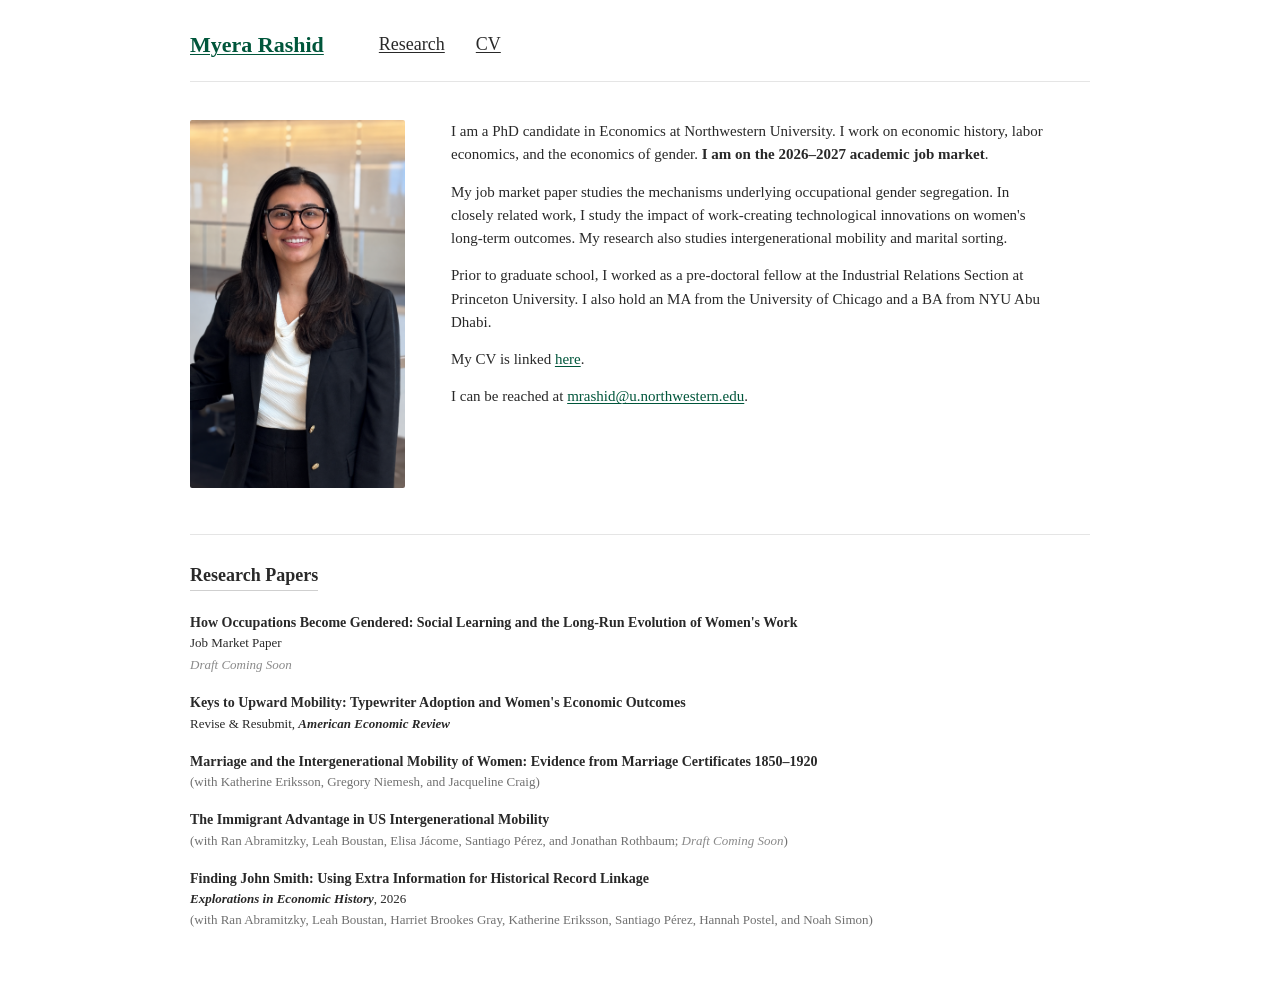
==== index.html @ 61a41fb7 "Update index.html" ====
<!DOCTYPE html>
<html lang="en">

<head>
  <meta charset="UTF-8">
  <meta name="viewport" content="width=device-width, initial-scale=1.0">

  <title>Myera Rashid | Economics</title>

  <meta
    name="description"
    content="Myera Rashid is a PhD student in Economics at Northwestern University working on economic history, labor economics, and the economics of gender."
  >

  <meta name="author" content="Myera Rashid">
  <meta name="robots" content="index, follow">

  <link rel="canonical" href="https://www.myerarashid.com/">

  <meta property="og:title" content="Myera Rashid | Economics">

  <meta
    property="og:description"
    content="PhD student in Economics at Northwestern University working on economic history, labor economics, and the economics of gender."
  >

  <meta property="og:type" content="website">
  <meta property="og:url" content="https://www.myerarashid.com/">

  <meta
    property="og:image"
    content="https://www.myerarashid.com/assets/myera-rashid.png"
  >

  <link rel="stylesheet" href="style.css">
</head>


<body>

  <div class="page">


    <!-- HEADER -->

    <header class="site-header">

      <a class="site-name" href="index.html">
        Myera Rashid
      </a>

      <nav class="site-nav" aria-label="Main navigation">

        <a href="research.html">
          Research
        </a>

        <a
          href="assets/Rashid_Myera_CV.pdf"
          target="_blank"
        >
          CV
        </a>

      </nav>

    </header>



    <main>


      <!-- INTRODUCTION -->

      <section class="home-layout">

        <div class="home-photo">

          <img
            src="assets/myera-rashid.png"
            alt="Myera Rashid"
          >

        </div>


        <div class="home-text">

          <p>
            I am a PhD candidate in Economics at Northwestern University.
            I work on economic history, labor economics, and the economics
            of gender. <span class="bold-text">I am on the 2026–2027 academic job market</span>.
          </p>

          <p>
            My job market paper studies the mechanisms underlying occupational
            gender segregation. In closely related work, I study the impact of
            work-creating technological innovations on women's long-term
            outcomes. My research also studies intergenerational mobility and
            marital sorting.
          </p>

          <p>
            Prior to graduate school, I worked as a pre-doctoral fellow at the
            Industrial Relations Section at Princeton University. I also hold
            an MA from the University of Chicago and a BA from NYU Abu Dhabi.
          </p>

          <p>
            My CV is linked
            <a
              href="assets/Rashid_Myera_CV.pdf"
              target="_blank"
            >here</a>.
          </p>

          <p>
            I can be reached at
            <a href="mailto:mrashid@u.northwestern.edu">mrashid@u.northwestern.edu</a>.
          </p>

        </div>

      </section>



      <!-- RESEARCH PAPERS -->

      <section class="front-papers">

        <h2>Research Papers</h2>


        <!-- 1. JOB MARKET PAPER -->

        <article class="front-paper">

          <h3 class="front-paper-title">
            How Occupations Become Gendered:
            Social Learning and the Long-Run Evolution of Women's Work
          </h3>

          <p class="front-paper-info">
            Job Market Paper
          </p>

          <p class="front-paper-coming-soon">
            Draft Coming Soon
          </p>

        </article>



        <!-- 2. TYPEWRITER -->

        <article class="front-paper">

          <h3 class="front-paper-title">

            <a
              href="papers/Rashid-Myera-Typewriter.pdf"
              target="_blank"
            >
              Keys to Upward Mobility:
              Typewriter Adoption and Women's Economic Outcomes
            </a>

          </h3>

          <p class="front-paper-info">
            Revise &amp; Resubmit,
            <strong><em>American Economic Review</em></strong>
          </p>

        </article>



        <!-- 3. MARRIAGE AND MOBILITY -->

        <article class="front-paper">

          <h3 class="front-paper-title">

            <a
              href="papers/ENRC-WomenMarriageMobility.pdf"
              target="_blank"
            >
              Marriage and the Intergenerational Mobility of Women:
              Evidence from Marriage Certificates 1850–1920
            </a>

          </h3>

          <p class="front-paper-authors">
            (with Katherine Eriksson, Gregory Niemesh, and Jacqueline Craig)
          </p>

        </article>



        <!-- 4. IMMIGRANT ADVANTAGE -->

        <article class="front-paper">

          <h3 class="front-paper-title">
            The Immigrant Advantage in US Intergenerational Mobility
          </h3>

          <p class="front-paper-authors">
            (with Ran Abramitzky, Leah Boustan, Elisa Jácome,
            Santiago Pérez, and Jonathan Rothbaum;
            <span class="front-inline-coming-soon">Draft Coming Soon</span>)
          </p>

        </article>



        <!-- 5. PUBLICATION -->

        <article class="front-paper">

          <h3 class="front-paper-title">

            <a
              href="papers/ABBEPPRS-Linking.pdf"
              target="_blank"
            >
              Finding John Smith:
              Using Extra Information for Historical Record Linkage
            </a>

          </h3>

          <p class="front-paper-info">
            <strong><em>Explorations in Economic History</em></strong>, 2026
          </p>

          <p class="front-paper-authors">
            (with Ran Abramitzky, Leah Boustan, Harriet Brookes Gray,
            Katherine Eriksson, Santiago Pérez, Hannah Postel, and Noah Simon)
          </p>

        </article>


      </section>


    </main>

  </div>

</body>

</html>
---- style.css ----
/* =========================================
   Myera Rashid Academic Website
   ========================================= */

:root {

  /* Brighter green */
  --green: #00563B;
  --green-dark: #00452f;

  --text: #292929;
  --muted: #707070;
  --light-muted: #8a8a8a;

  --background: #ffffff;

  --rule: #e5e5e5;
  --heading-rule: #cfcfcf;
  --paper-rule: #eeeeee;
}


/* =========================================
   BASIC RESET
   ========================================= */

* {
  box-sizing: border-box;
}

html {
  scroll-behavior: smooth;
}

body {
  margin: 0;

  background: var(--background);
  color: var(--text);

  font-family:
    Georgia,
    "Times New Roman",
    Times,
    serif;

  font-size: 15px;
  line-height: 1.55;
}


/* =========================================
   MANUAL TEXT CLASSES
   ========================================= */

/* Green text */
.green-text {
  color: var(--green);
}


/* Gray text */
.gray-text {
  color: var(--muted);
}


/* Lighter gray text */
.light-gray-text {
  color: var(--light-muted);
}


/* Italic text */
.italic-text {
  font-style: italic;
}


/* Bold text */
.bold-text {
  font-weight: 700;
}


/* Smaller text */
.small-text {
  font-size: 13px;
}


/* Put something on a new line */
.new-line {
  display: block;
}


/* =========================================
   LINKS
   ========================================= */

/*
   By default, all links are underlined.
*/

a {
  text-decoration: underline;
  text-underline-offset: 2px;
  text-decoration-thickness: 1px;
}


main a {
  color: var(--green);
}


main a:hover {
  color: var(--green-dark);
}


/* =========================================
   MAIN PAGE WIDTH
   ========================================= */

.page {
  width: min(100% - 44px, 900px);
  margin: 0 auto;
}


/* =========================================
   HEADER / NAVIGATION
   ========================================= */

.site-header {
  display: flex;
  justify-content: flex-start;
  align-items: center;

  padding: 28px 0 19px;
  margin-bottom: 38px;

  border-bottom: 1px solid var(--rule);
}


/* Larger name */

.site-name {
  color: var(--green);

  font-size: 22px;
  font-weight: 700;
}


/* Research and CV sit near name */

.site-nav {
  display: flex;

  gap: 31px;
  margin-left: 55px;
}


/* Larger Research / CV */

.site-nav a {
  color: var(--text);

  font-size: 18px;
  font-weight: 400;
}


.site-name:hover,
.site-nav a:hover {
  color: var(--green-dark);
}


/* =========================================
   HOMEPAGE INTRODUCTION
   ========================================= */

.home-layout {
  display: grid;

  grid-template-columns: 215px minmax(0, 1fr);

  gap: 46px;
  align-items: start;

  margin: 0;
  padding: 0;
}


.home-photo img {
  display: block;

  width: 100%;
  height: auto;

  border-radius: 2px;
}


.home-text {
  max-width: 600px;
}


.home-text p {
  margin: 0 0 14px;
}


/* =========================================
   HOMEPAGE RESEARCH PAPERS
   ========================================= */

/*
   Creates the horizontal line and space
   between your introduction and Research Papers.
*/

.front-papers {
  margin-top: 46px;
  padding-top: 28px;

  border-top: 1px solid var(--rule);
}


/* Research Papers heading */

.front-papers h2 {
  display: inline-block;

  margin: 0 0 22px;
  padding-bottom: 3px;

  color: var(--text);

  font-size: 18px;
  line-height: 1.35;
  font-weight: 600;

  border-bottom: 1px solid var(--heading-rule);
}


/* Individual homepage papers */

.front-paper {
  margin: 0;
  padding: 0;
}


.front-paper + .front-paper {
  margin-top: 18px;
}


/* Homepage paper titles */

.front-paper-title {
  margin: 0 0 2px;

  color: var(--text);

  font-size: 14px;
  line-height: 1.4;
  font-weight: 600;
}


/*
   Keep homepage paper titles on one line
   on regular desktop screens.
*/

@media (min-width: 701px) {

  .front-paper-title {
    white-space: nowrap;
  }

}


/*
   Homepage paper-title links look like
   ordinary black text until you hover.
*/

.front-paper-title a {
  color: var(--text);

  text-decoration: none;
}


.front-paper-title a:hover {
  color: var(--green);

  text-decoration: underline;
  text-underline-offset: 2px;
}


/*
   Black information immediately below
   homepage paper titles.
*/

.front-paper-info {
  margin: 2px 0;

  color: var(--text);

  font-size: 13px;
  line-height: 1.45;
}


/*
   Homepage coauthor lines.
*/

.front-paper-authors {
  margin: 2px 0;

  color: var(--muted);

  font-size: 13px;
  line-height: 1.45;
}


/*
   JMP Draft Coming Soon on separate line.
*/

.front-paper-coming-soon {
  margin: 1px 0 0;

  color: var(--light-muted);

  font-size: 13px;
  font-style: italic;
}


/*
   Draft Coming Soon inside parentheses,
   e.g. Immigrant Advantage.
*/

.front-inline-coming-soon {
  color: var(--light-muted);

  font-style: italic;
}


/* =========================================
   MAIN CONTENT
   ========================================= */

main {
  padding-bottom: 65px;
}


/* =========================================
   RESEARCH PAGE TITLE
   ========================================= */

main > h1 {
  margin: 0 0 31px;

  color: var(--text);

  text-align: center;

  font-size: 22px;
  line-height: 1.3;
  font-weight: 600;
}


/* =========================================
   RESEARCH SECTIONS
   ========================================= */

.research-section {
  margin: 0 0 34px;

  padding-top: 23px;

  border-top: 1px solid var(--rule);
}


/*
   No horizontal line directly below
   the main Research heading.
*/

.research-section.first-section {
  padding-top: 0;

  border-top: none;
}


/*
   Working Papers / Publications /
   Selected Works in Progress /
   Published Dataset
*/

.research-section h2 {
  display: inline-block;

  margin: 0 0 21px;
  padding-bottom: 3px;

  color: var(--text);

  font-size: 18px;
  line-height: 1.35;
  font-weight: 600;

  border-bottom: 1px solid var(--heading-rule);
}


/* =========================================
   INDIVIDUAL RESEARCH PAPERS
   ========================================= */

.paper {
  margin: 0;
  padding: 0;
}


/*
   Faint divider between papers.
*/

.paper + .paper {
  margin-top: 23px;
  padding-top: 23px;

  border-top: 1px solid var(--paper-rule);
}


/*
   No divider between papers in
   Selected Works in Progress.
*/

.no-paper-dividers .paper + .paper {
  margin-top: 18px;
  padding-top: 0;

  border-top: none;
}


/* =========================================
   RESEARCH PAPER TITLES
   ========================================= */

.paper h3 {
  margin: 0 0 4px;

  color: var(--text);

  font-size: 16px;
  line-height: 1.4;
  font-weight: 600;
}


/*
   Linked paper titles on Research page
   are green and underlined.
*/

.paper h3 a {
  color: var(--green);
}


.paper h3 a:hover {
  color: var(--green-dark);
}


/* =========================================
   SPACING WITHIN PAPERS
   ========================================= */

.paper p {
  margin: 4px 0;
}


/* =========================================
   PAPER METADATA
   ========================================= */

.paper-meta {
  color: var(--muted);

  font-size: 14px;
  line-height: 1.5;
}


/*
   Abstract / Presentations / Featured in.
*/

.paper-detail {
  color: var(--muted);

  font-size: 13px;
  line-height: 1.55;
}


/* =========================================
   REVISE & RESUBMIT / PUBLICATION STATUS
   ========================================= */

/*
   Black and same size as Draft links.
*/

.paper-status {
  margin: 3px 0;

  color: var(--text);

  font-size: 13px;
  line-height: 1.5;
}


/* =========================================
   DRAFT / NBER / CEPR / PUBLISHED LINKS
   ========================================= */

.paper-links {
  margin: 4px 0;

  font-size: 13px;
  line-height: 1.5;
}


/* =========================================
   COAUTHOR LINKS
   ========================================= */

/*
   Coauthors are gray and underlined normally.
   They turn green when hovered.
*/

.coauthor {
  color: var(--muted) !important;
}


.coauthor:hover {
  color: var(--green) !important;
}


/* =========================================
   ABSTRACTS
   ========================================= */

.abstract-content {
  width: 100%;
  max-width: none;

  margin-top: 10px;
  margin-bottom: 10px;

  color: var(--muted);

  font-size: 13px;
  line-height: 1.55;
}


/* =========================================
   JOB MARKET PAPER
   ========================================= */

.jmp-title {
  color: var(--green) !important;
}


.jmp-status {
  margin: 4px 0 0;
}


/*
   "Job Market Paper;"
*/

.jmp-label {
  display: block;

  color: var(--text);

  font-size: 13px;
  font-style: normal;
  font-weight: 600;
}


/* =========================================
   OTHER GREEN TITLES
   ========================================= */

.green-title {
  color: var(--green) !important;
}


/* =========================================
   JOURNALS
   ========================================= */

.journal {
  color: var(--green);
  font-weight: 600;
}


/* =========================================
   DRAFT COMING SOON
   ========================================= */

.coming-soon {
  display: block;

  margin: 1px 0 0;

  color: var(--light-muted);

  font-size: 13px;
  font-style: italic;
}


/* =========================================
   DATASET PRIZE
   ========================================= */

.dataset-prize {
  margin: 4px 0 0;

  color: var(--muted);

  font-size: 13px;
  line-height: 1.5;
}


/* =========================================
   MOBILE
   ========================================= */

@media (max-width: 700px) {

  .page {
    width: min(100% - 32px, 900px);
  }


  .site-header {
    padding-top: 21px;
    margin-bottom: 30px;
  }


  .site-nav {
    margin-left: 35px;
    gap: 20px;
  }


  .home-layout {
    grid-template-columns: 1fr;
    gap: 26px;
  }


  .home-photo {
    max-width: 210px;
  }


  .home-text {
    max-width: none;
  }


  main > h1 {
    font-size: 21px;
  }


  /*
     Allow long homepage paper titles
     to wrap on phones/tablets.
  */

  .front-paper-title {
    white-space: normal;
  }

}


/* =========================================
   SMALL SCREENS
   ========================================= */

@media (max-width: 460px) {

  body {
    font-size: 14px;
  }


  .site-name {
    font-size: 18px;
  }


  .site-nav {
    margin-left: 24px;
    gap: 15px;
  }


  .site-nav a {
    font-size: 15px;
  }


  .paper h3 {
    font-size: 15px;
  }


  .research-section h2 {
    font-size: 17px;
  }


  .front-paper-title {
    font-size: 14px;
  }

}
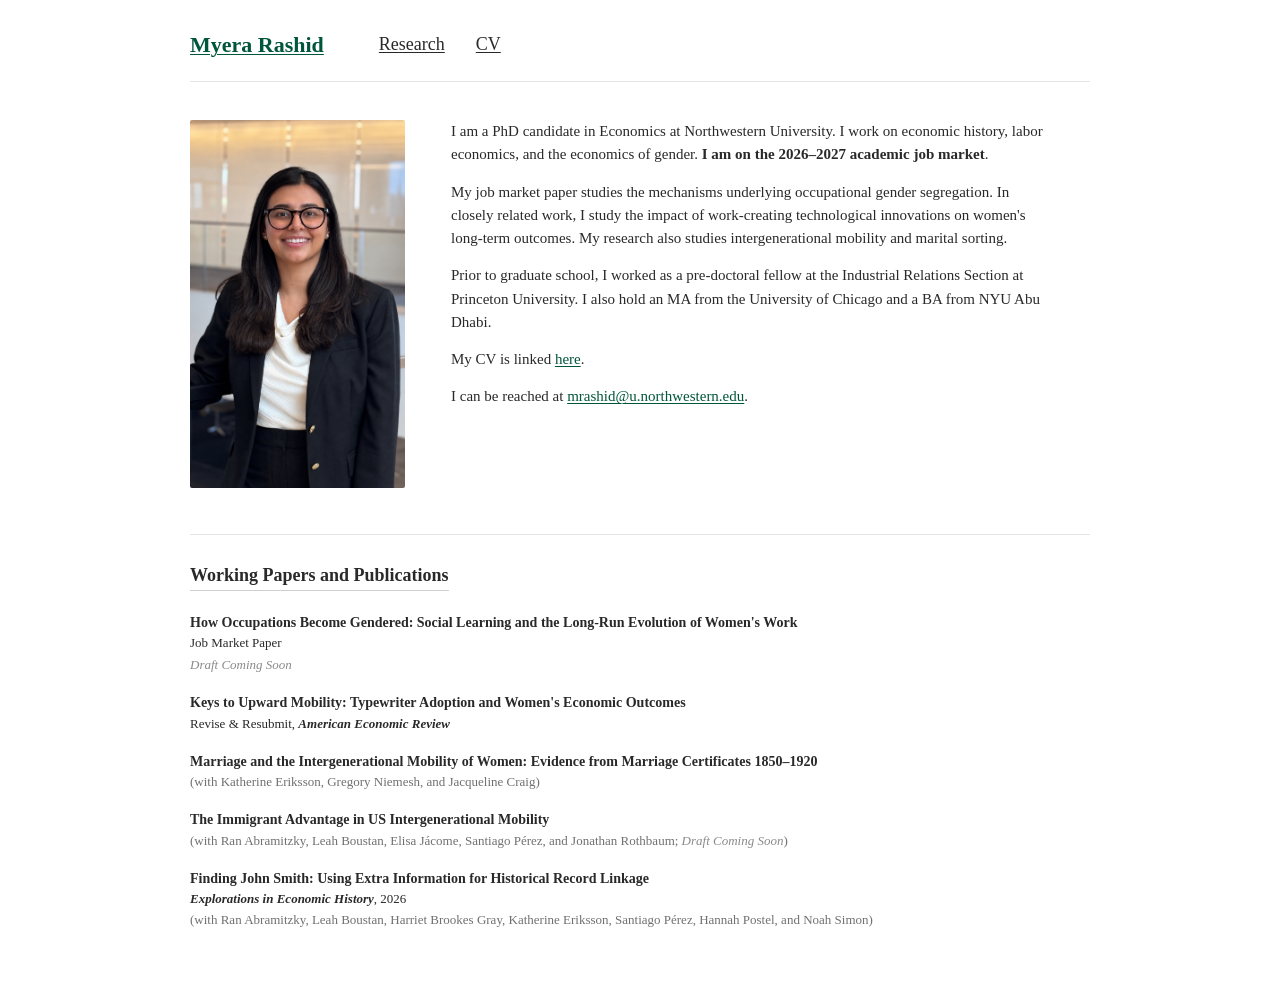
==== commit 7e4b9ff5: "Update index.html" ====
--- a/index.html
+++ b/index.html
@@ -130,7 +130,7 @@
 
       <section class="front-papers">
 
-        <h2>Research Papers</h2>
+        <h2>Working Papers and Publications</h2>
 
 
         <!-- 1. JOB MARKET PAPER -->
--- a/style.css
+++ b/style.css
@@ -553,8 +553,8 @@
 
   color: var(--text);
 
-  font-size: 13px;
-  line-height: 1.5;
+  font-size: 16px;
+  line-height: 1.4;
 }
 
 
@@ -782,4 +782,8 @@
     font-size: 14px;
   }
 
-}
+   .paper-status {
+  font-size: 15px;
+}
+
+}
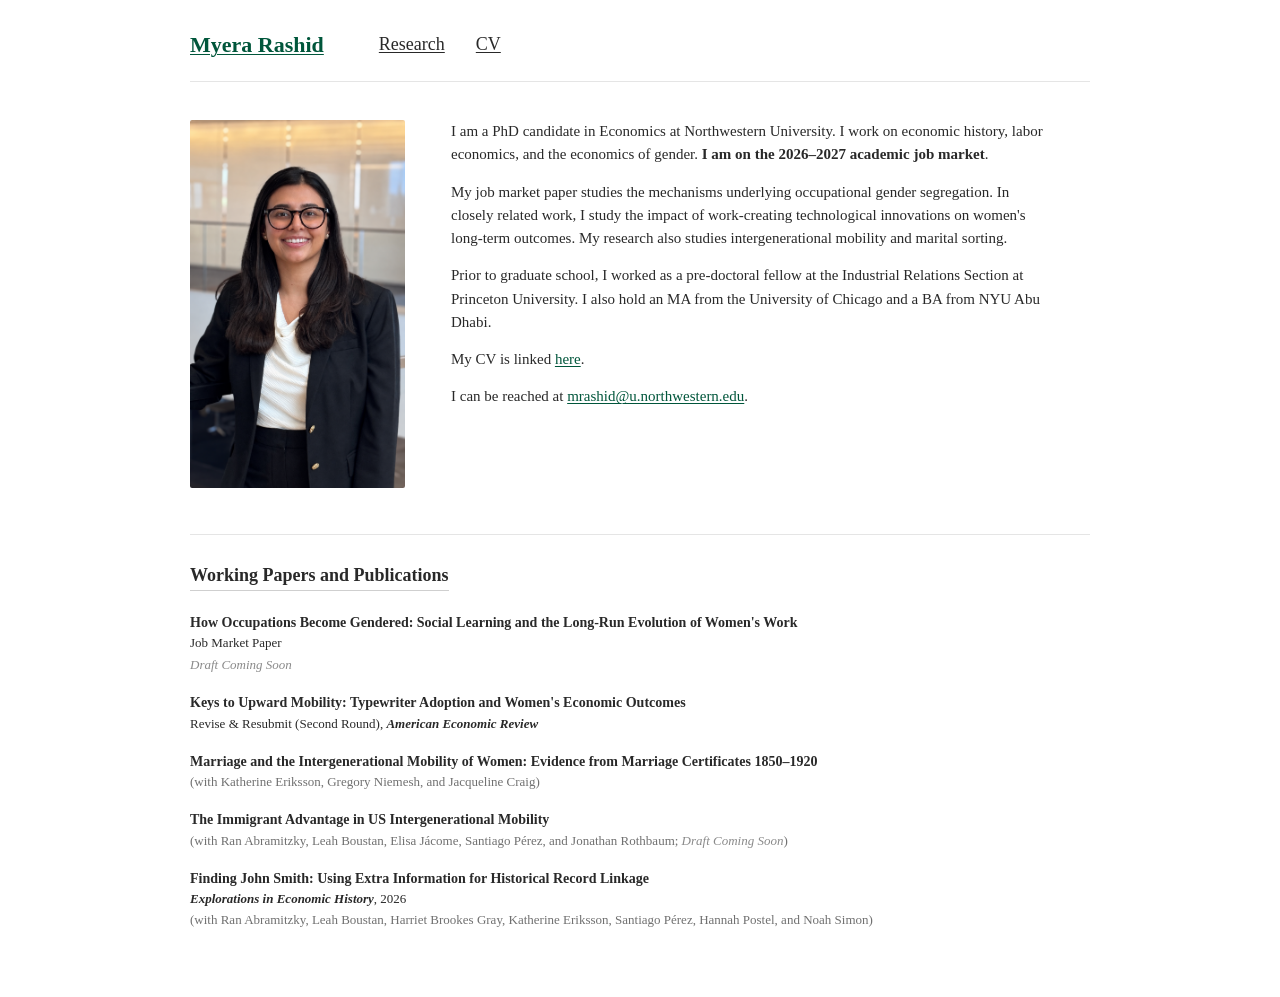
==== commit 02b44138: "Update index.html" ====
--- a/index.html
+++ b/index.html
@@ -171,7 +171,7 @@
           </h3>
 
           <p class="front-paper-info">
-            Revise &amp; Resubmit,
+            Revise &amp; Resubmit (Second Round),
             <strong><em>American Economic Review</em></strong>
           </p>
 
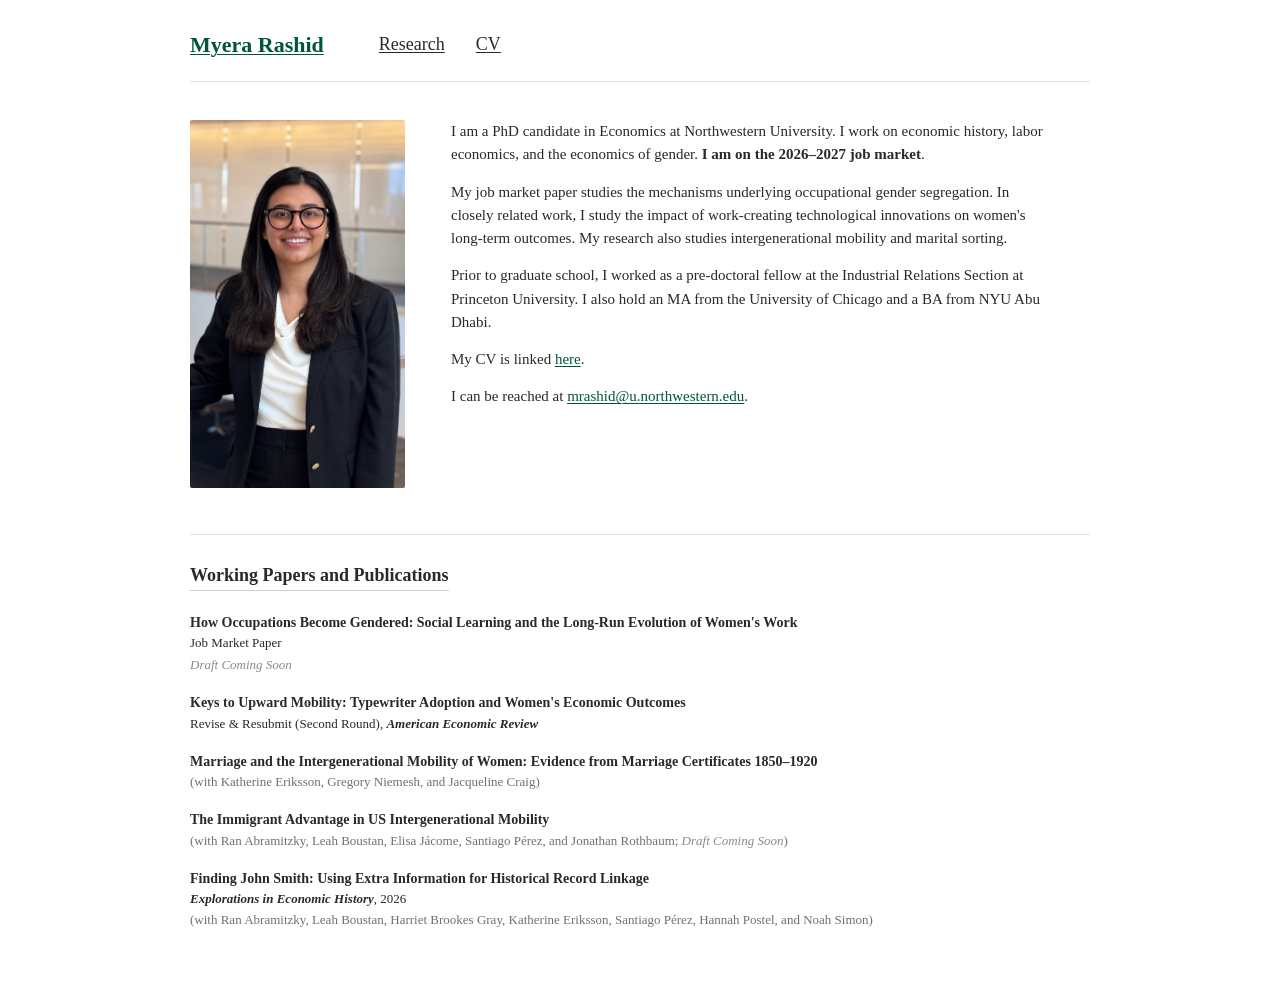
==== commit 5013ed38: "Update index.html" ====
--- a/index.html
+++ b/index.html
@@ -90,7 +90,7 @@
           <p>
             I am a PhD candidate in Economics at Northwestern University.
             I work on economic history, labor economics, and the economics
-            of gender. <span class="bold-text">I am on the 2026–2027 academic job market</span>.
+            of gender. <span class="bold-text">I am on the 2026–2027 job market</span>.
           </p>
 
           <p>
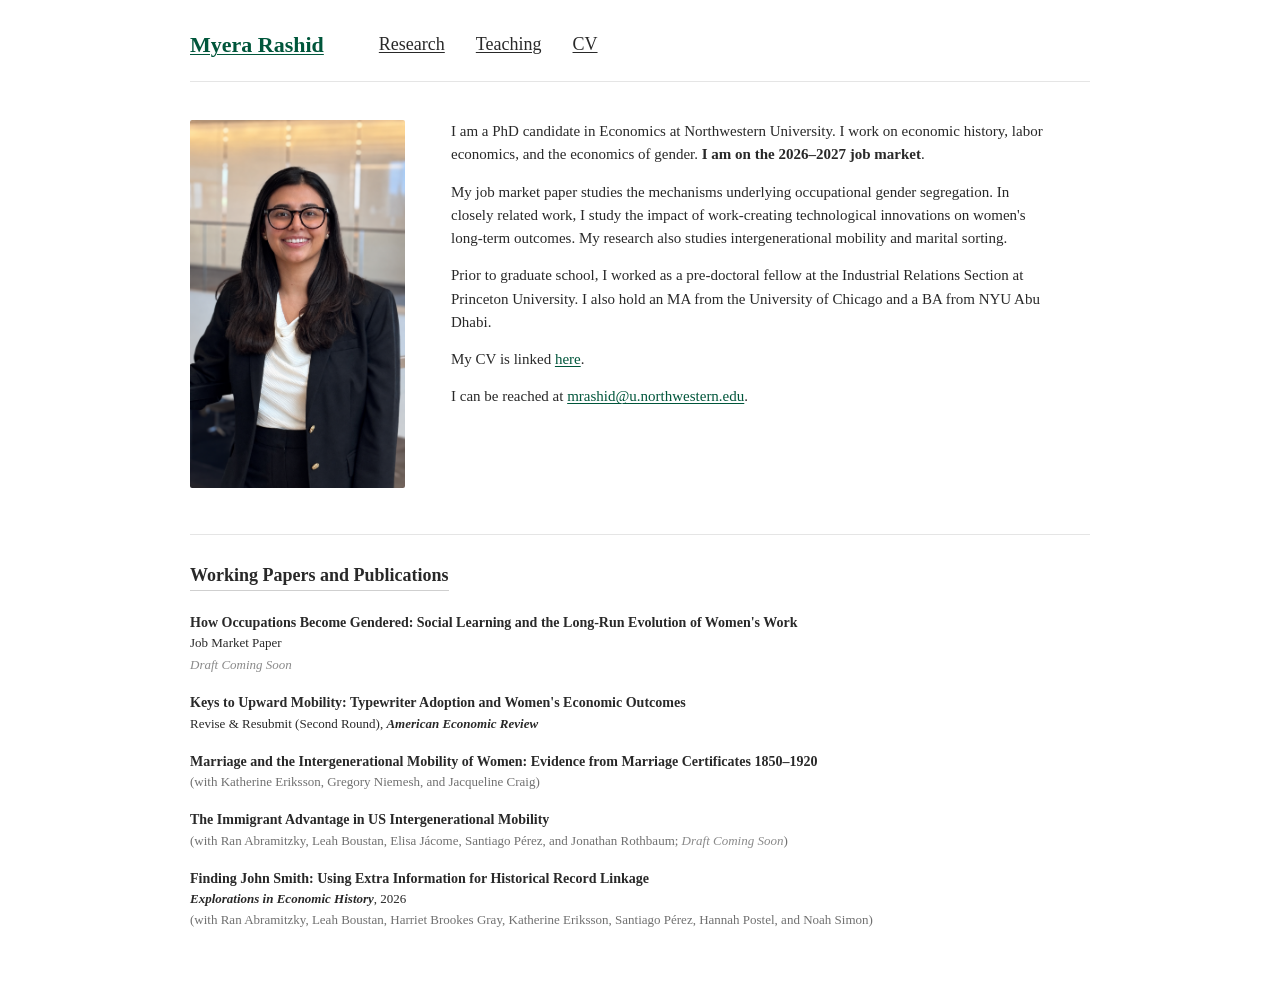
==== commit 882f584b: "Update index.html" ====
--- a/index.html
+++ b/index.html
@@ -51,18 +51,22 @@
 
       <nav class="site-nav" aria-label="Main navigation">
 
-        <a href="research.html">
-          Research
-        </a>
-
-        <a
-          href="assets/Rashid_Myera_CV.pdf"
-          target="_blank"
-        >
-          CV
-        </a>
-
-      </nav>
+  <a href="research.html">
+    Research
+  </a>
+
+  <a href="teaching.html">
+    Teaching
+  </a>
+
+  <a
+    href="assets/Rashid_Myera_CV.pdf"
+    target="_blank"
+  >
+    CV
+  </a>
+
+</nav>
 
     </header>
 
--- a/style.css
+++ b/style.css
@@ -787,3 +787,102 @@
 }
 
 }
+
+
+
+/* =========================================
+   TEACHING PAGE
+   ========================================= */
+
+.teaching-page {
+  padding-bottom: 65px;
+}
+
+
+/* Main Teaching title */
+
+.teaching-page > h1 {
+  margin: 0 0 31px;
+
+  color: var(--text);
+
+  text-align: center;
+
+  font-size: 22px;
+  line-height: 1.3;
+  font-weight: 600;
+}
+
+
+/* Teaching sections */
+
+.teaching-section {
+  margin-bottom: 30px;
+}
+
+
+/* Bold + underlined section headings */
+
+.teaching-heading {
+  margin: 0 0 14px;
+
+  color: var(--text);
+
+  font-size: 16px;
+  line-height: 1.4;
+  font-weight: 700;
+
+  text-decoration: underline;
+  text-underline-offset: 3px;
+}
+
+
+/* Paragraph spacing */
+
+.teaching-section p {
+  margin: 7px 0;
+
+  color: var(--text);
+
+  font-size: 15px;
+  line-height: 1.55;
+}
+
+
+/* Teaching links */
+
+.teaching-section a {
+  color: var(--green);
+
+  text-decoration: underline;
+  text-underline-offset: 2px;
+}
+
+
+.teaching-section a:hover {
+  color: var(--green-dark);
+}
+
+
+/* Mobile */
+
+@media (max-width: 700px) {
+
+  .teaching-page > h1 {
+    font-size: 21px;
+  }
+
+}
+
+
+@media (max-width: 460px) {
+
+  .teaching-heading {
+    font-size: 15px;
+  }
+
+  .teaching-section p {
+    font-size: 14px;
+  }
+
+}
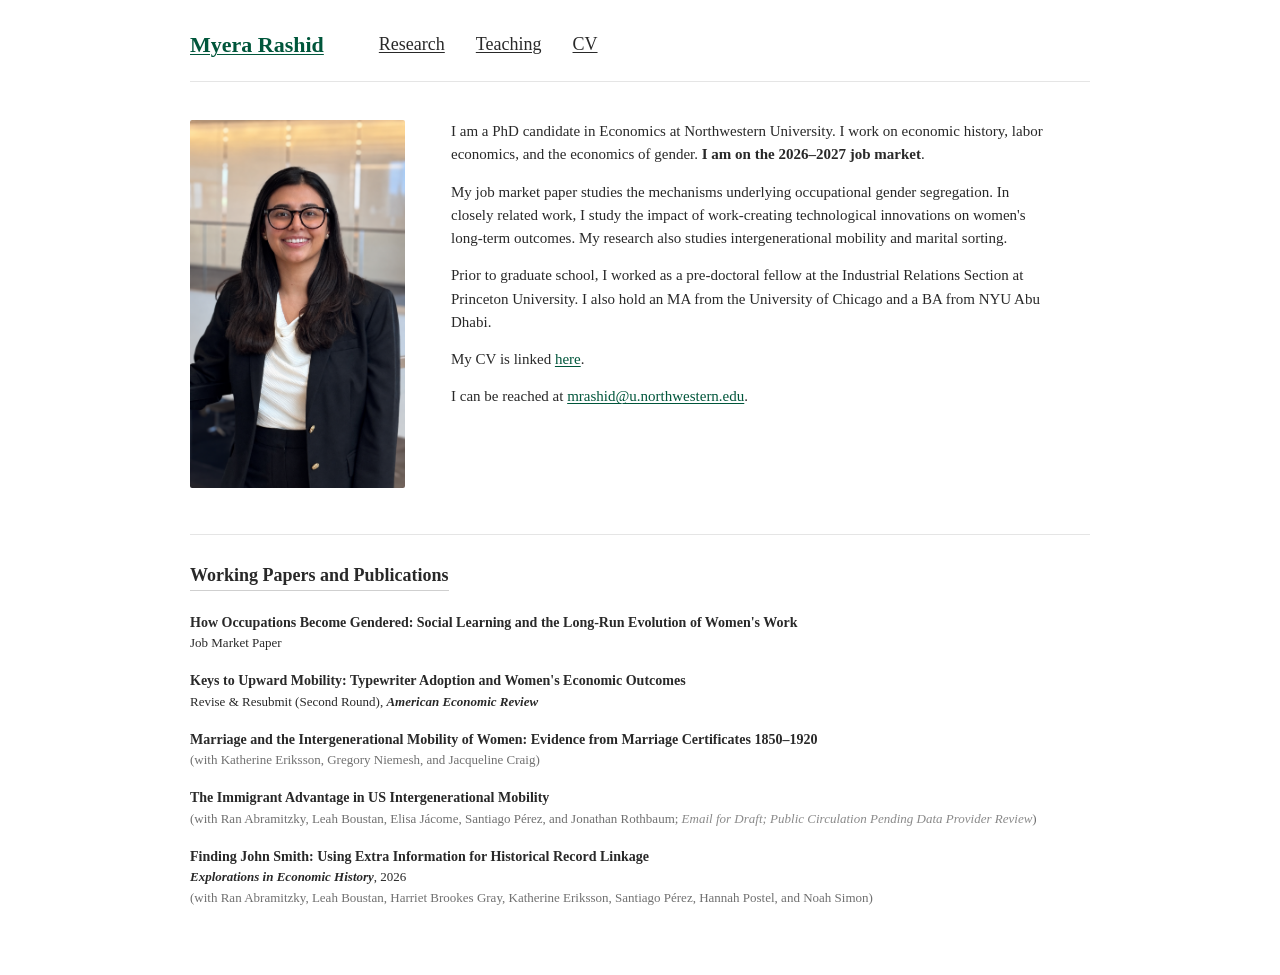
==== commit ad5487dd: "Update index.html" ====
--- a/index.html
+++ b/index.html
@@ -142,16 +142,17 @@
         <article class="front-paper">
 
           <h3 class="front-paper-title">
+              <a
+              href="papers/Rashid-Myera-GO_JMP.pdf"
+              target="_blank"
+            >
             How Occupations Become Gendered:
             Social Learning and the Long-Run Evolution of Women's Work
+                 </a>
           </h3>
 
           <p class="front-paper-info">
             Job Market Paper
-          </p>
-
-          <p class="front-paper-coming-soon">
-            Draft Coming Soon
           </p>
 
         </article>
@@ -218,7 +219,7 @@
           <p class="front-paper-authors">
             (with Ran Abramitzky, Leah Boustan, Elisa Jácome,
             Santiago Pérez, and Jonathan Rothbaum;
-            <span class="front-inline-coming-soon">Draft Coming Soon</span>)
+            <span class="front-inline-coming-soon">Email for Draft; Public Circulation Pending Data Provider Review</span>)
           </p>
 
         </article>
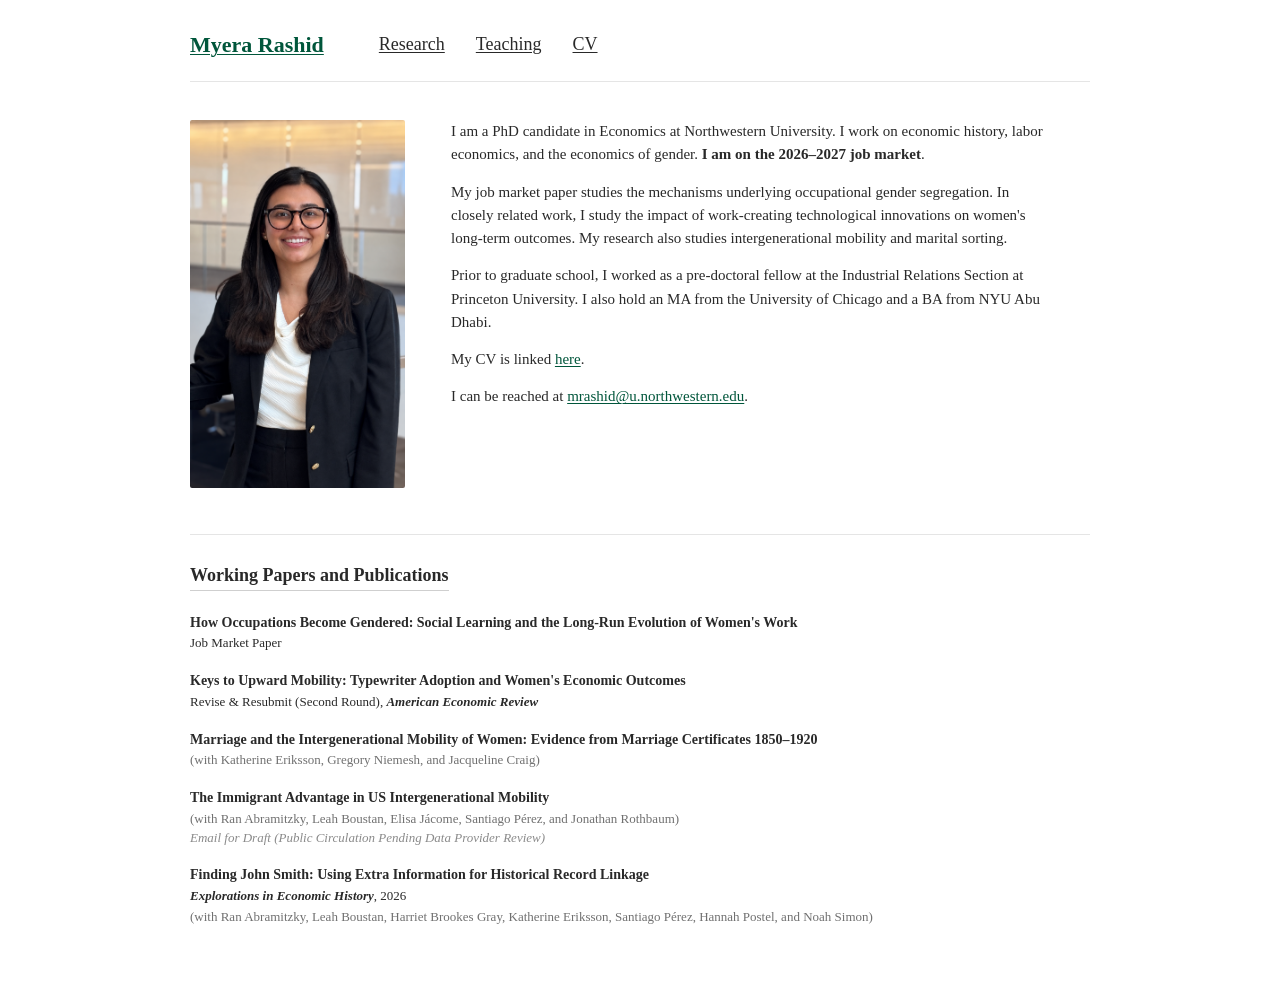
==== commit a862a9fc: "Update index.html" ====
--- a/index.html
+++ b/index.html
@@ -216,11 +216,14 @@
             The Immigrant Advantage in US Intergenerational Mobility
           </h3>
 
-          <p class="front-paper-authors">
-            (with Ran Abramitzky, Leah Boustan, Elisa Jácome,
-            Santiago Pérez, and Jonathan Rothbaum;
-            <span class="front-inline-coming-soon">Email for Draft; Public Circulation Pending Data Provider Review</span>)
-          </p>
+        <p class="front-paper-authors">
+  (with Ran Abramitzky, Leah Boustan, Elisa Jácome,
+  Santiago Pérez, and Jonathan Rothbaum)
+  <br>
+  <span class="front-inline-coming-soon">
+    Email for Draft (Public Circulation Pending Data Provider Review)
+  </span>
+</p>
 
         </article>
 
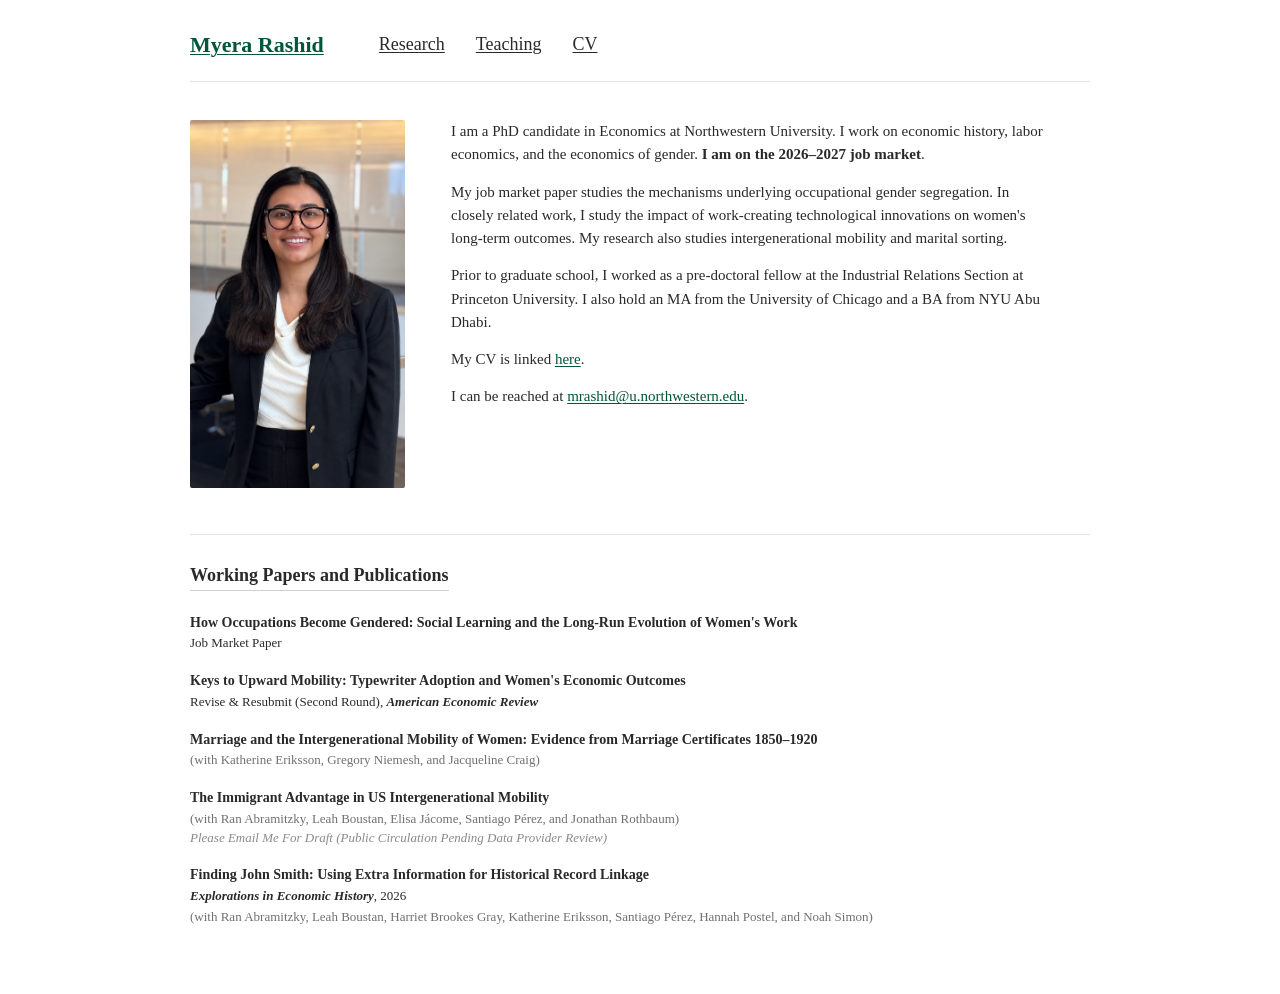
==== commit 5fc22679: "Update index.html" ====
--- a/index.html
+++ b/index.html
@@ -221,7 +221,7 @@
   Santiago Pérez, and Jonathan Rothbaum)
   <br>
   <span class="front-inline-coming-soon">
-    Email for Draft (Public Circulation Pending Data Provider Review)
+    Please Email Me For Draft (Public Circulation Pending Data Provider Review)
   </span>
 </p>
 
